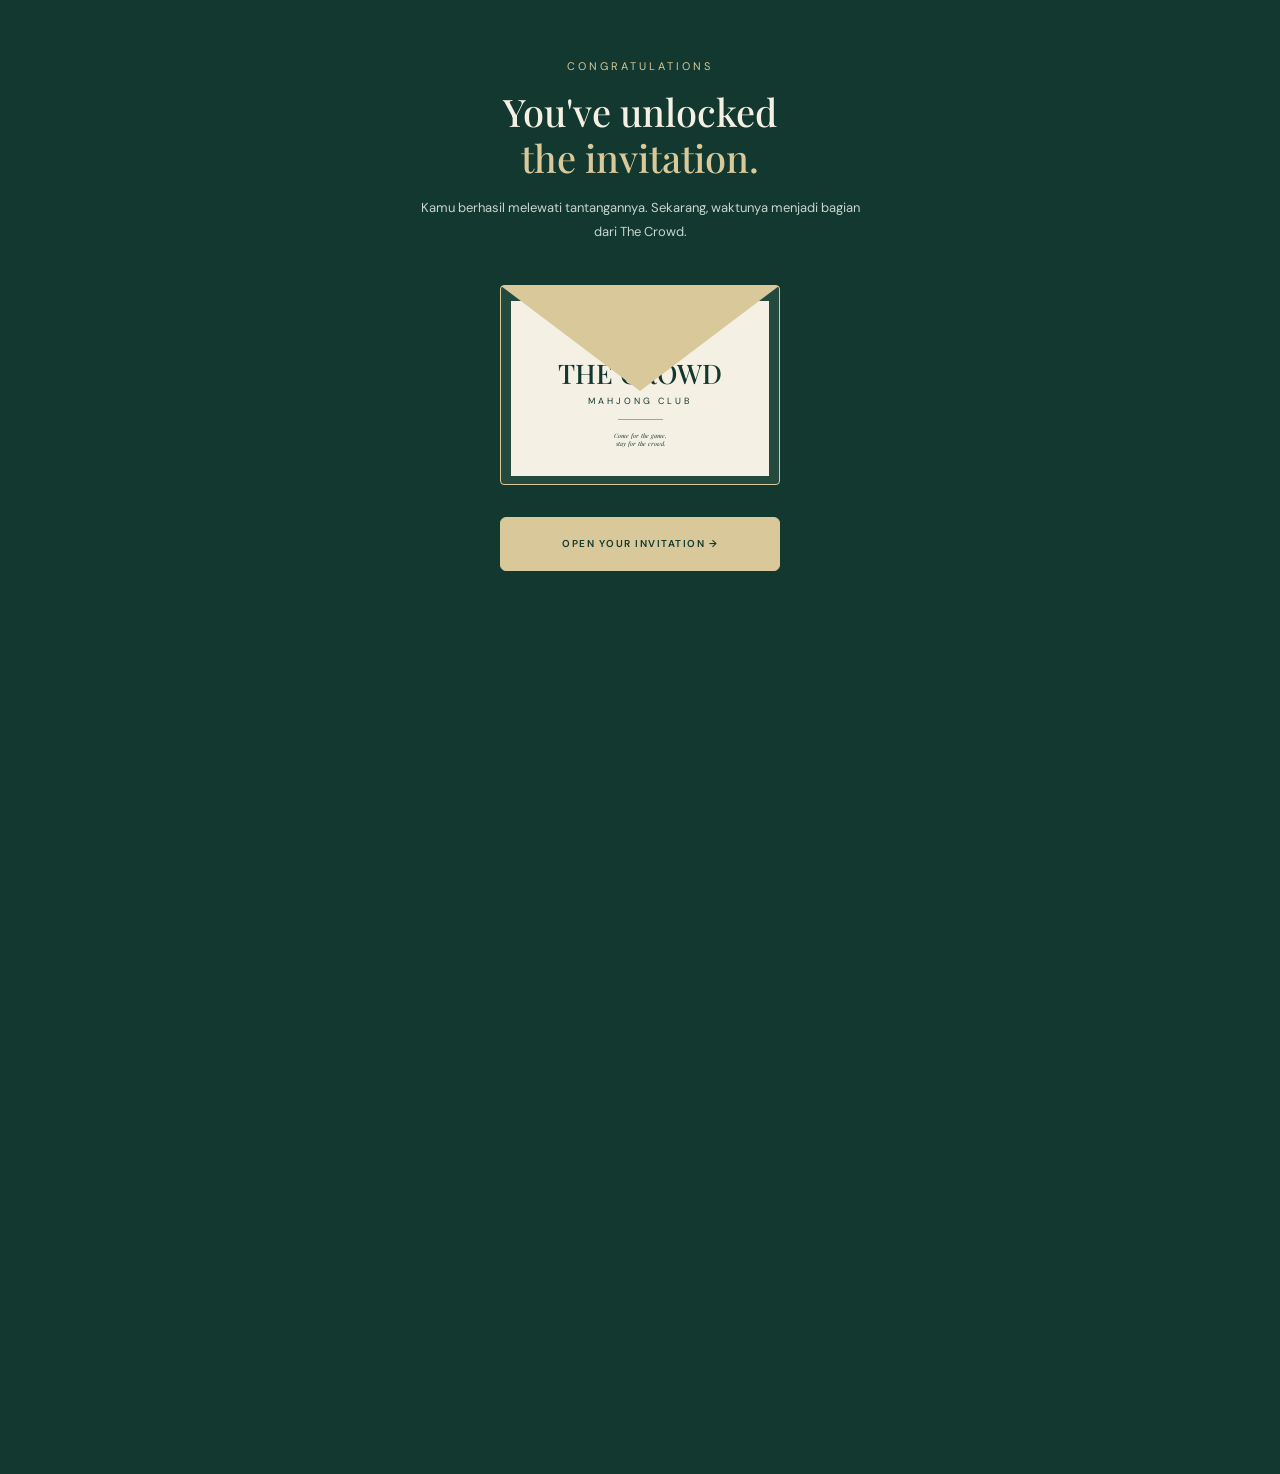
==== invitation.html @ 142d1e51 "Initial commit - The Crowd invitation website" ====
<!doctype html>
<html lang="id">
  <head>
    <meta charset="UTF-8" />
    <meta name="viewport" content="width=device-width, initial-scale=1.0" />
    <title>Your Invitation — The Crowd</title>
    <link rel="stylesheet" href="style.css" />
  </head>
  <body>
    <main class="invitation-page">
      <section class="invitation-content">
        <p class="eyebrow">CONGRATULATIONS</p>

        <h1>
          You've unlocked<br />
          <span>the invitation.</span>
        </h1>

        <p class="invitation-description">
          Kamu berhasil melewati tantangannya. Sekarang, waktunya menjadi bagian
          dari The Crowd.
        </p>

        <div class="envelope-wrapper" id="envelope">
          <div class="envelope">
            <div class="envelope-flap"></div>

            <div class="invitation-paper">
              <p class="paper-small">YOU ARE INVITED TO</p>
              <h2>THE CROWD</h2>
              <p class="paper-subtitle">MAHJONG CLUB</p>
              <div class="paper-divider"></div>
              <p class="paper-tagline">
                Come for the game,<br />
                stay for the crowd.
              </p>
            </div>
          </div>
        </div>

        <button type="button" id="open-invitation">
          OPEN YOUR INVITATION <span>→</span>
        </button>

        <section class="event-details" id="event-details">
          <p class="eyebrow">SAVE THE DATE</p>
          <h2>Grand Opening</h2>
          <p class="event-name">THE CROWD MAHJONG CLUB</p>

          <div class="event-divider"></div>

          <div class="event-info">
            <div>
              <span>DATE</span>
              <p>Saturday, 21 November 2026</p>
            </div>

            <div>
              <span>TIME</span>
              <p>16:00 – 01:00 WIB</p>
            </div>

            <div>
              <span>LOCATION</span>
              <p>The Crowd Mahjong Club<br />Jakarta, Indonesia</p>
            </div>
          </div>

          <div class="event-promo">
            <p class="promo-heading">GRAND OPENING SPECIAL</p>
            <div class="promo-price">
              <p>WEEKDAYS <strong>Rp35.000</strong><span>/hour/table</span></p>
              <p>WEEKENDS <strong>Rp55.000</strong><span>/hour/table</span></p>
            </div>
          </div>

          <p class="event-note">4 PLAYERS PER TABLE · ALL LEVELS WELCOME</p>

          <p class="invitation-footer">A NEW GAME. A NEW CROWD.</p>
        </section>
      </section>
    </main>

    <script src="invitation.js"></script>
  </body>
</html>
---- style.css ----
@import url('https://fonts.googleapis.com/css2?family=DM+Sans:wght@400;500;600&family=Playfair+Display:wght@500;600;700&display=swap');

:root {
    --green: #12382F;
    --green-light: #244A3E;
    --cream: #F5F0E4;
    --gold: #D8C89A;
    --muted: #C8D6CE;
}

* {
    box-sizing: border-box;
}

body {
    margin: 0;
    min-height: 100vh;
    background: var(--green);
    color: var(--cream);
    font-family: 'DM Sans', sans-serif;
}

.visitor-page {
    min-height: 100vh;
    display: flex;
    flex-direction: column;
    padding: 12px 7% 28px;
}

.top-bar, 
.bottom-bar {
    display: flex;
    justify-content: space-between;
    align-items: center;
    gap: 16px;
    color: var(--gold);
    font-size: 11px;
    letter-spacing: 2px;
}

.top-bar p,
.bottom-bar {
    margin: 0;
}

.visitor-content {
    width: 100%;
    max-width: 460px;
    margin: 0 auto;
    padding: 0;
    position: relative;
    top: 0px;
}

.eyebrow {
    color: var(--gold);
    font-size: 11px;
    letter-spacing: 3px;
    text-align: center;
}

h1 {
    margin: 20px 0 12px;
    font-family: 'Playfair Display', serif;
    font-size: clamp(36px, 7vw, 52px);
    font-weight: 500;
    text-align: center;
}

h1 span {
    color: var(--gold);
}

.description {
    margin-bottom: 40px;
    color: var(--muted);
    text-align: center;
}

.form-group {
    display: flex;
    flex-direction: column;
    gap: 10px;
    margin-bottom: 24px;
}

label {
    font-size: 13px;
    font-weight: 500;
}

input, 
select {
    width: 100%;
    min-height: 52px;
    padding: 14px;
    border: 1px solid #557064;
    border-radius: 6px;
    background: var(--cream);
    color: #263c33;
    font: inherit;
    font-size: 14px;
}

input:focus,
select:focus {
    outline: 2px solid var(--gold);
    outline-offset: 3px;   
}

button {
    width: 100%;
    min-height: 54px;
    display: flex;
    align-items: center;
    justify-content: center;
    gap: 12px;
    margin-top: 12px;
    padding: 16px;
    border: none;
    border-radius: 6px;
    background: var(--gold);
    color: var(--green);
    font: inherit;
    font-size: 12px;
    font-weight: 600;
    letter-spacing: 1.5px;
    cursor: pointer;
}

button:hover {
    background: var(--cream);
}

.privacy-note {
    margin-top: 22px;
    color: var(--muted);
    font-size: 11px;
    line-height: 1.7;
    text-align: center;
    font-style: italic;
}

.bottom-bar {
    justify-content: center;
    text-align: center;
    font-size: 9px;
}

.brand-logo {
    display: flex;
    justify-content: center;
    align-items: center;
    margin-top: 20px;
    margin-bottom: 20px;
}

.brand-logo img {
    display: block;
    width: 200px;
    max-width: 70%;
    height: auto;
    object-fit: contain;
}

@media (max-width: 480px) {
    .visitor-page{
        min-height: 100vh;
        padding: 12px 24px 22px;
        display: flex;
        flex-direction: column;
        justify-content: flex-start;
    }
    .visitor-content {
        width: 100%;
        max-width: 460px;
        margin: 0 auto;
        padding: 0;
        position: static;
    }
    .brand-logo {
        display: flex;
        justify-content: center;
        align-items: center;
        margin-top: 0;
        margin-bottom: 16px;
    }
    .brand-logo img {
        display: block;
        width: 145px;
        max-width: 70%;
        height: auto;
    }
    h1 {
        font-size: 36px;
        margin: 16px 0 12px;
    }
    .description {
        margin-bottom: 32px;
    }
    
    input, 
    select {
        width: 100%;
        min-height: 50px;
    }
    
    button {
        width: 100%;
        min-height: 52px;
    }

    .bottom-bar {
        margin-top: 40px;
        font-size: 9px;
    }
}


/* Welcome page */
.welcome-page {
    min-height: 100vh;
    display: flex;
    justify-content: center;
    align-items: center;
    padding: 32px 24px;
    background: var(--green);
}

.welcome-content {
    width: 100%;
    max-width: 460px;
    text-align: center;
}

.welcome-content .brand-logo {
    margin: 0 auto 24px;
}

.welcome-content .brand-logo img {
    width: 160px;
    max-width: 65%;
}

.welcome-content .eyebrow {
    margin-bottom: 20px;
}

.welcome-content h1 {
    font-family: 'Playfair Display', serif;
    font-size: clamp(32px, 9vw, 46px);
    font-weight: 500;
    line-height: 1.15;
    margin: 0 0 18px;
}

.welcome-content h1 span {
    color: var(--gold);
}

.tagline {
    color: var(--muted);
    font-size: 14px;
}

.divider {
    width: 55px;
    height: 1px;
    margin: 28px auto;
    background: var(--gold);
}

.welcome-description {
    font-size: 14px;
    line-height: 1.8;
    margin-bottom: 32px;
}

.bottom-note {
    margin-top: 18px;
    color: var(--gold);
    font-size: 9px;
    letter-spacing: 2px;
}

@media (max-width: 480px) {
    .welcome-page {
        min-height: 100vh;
        padding: 12px 24px 22px;
        display: flex;
        flex-direction: column;
        justify-content: flex-start;
    }

    .welcome-content {
        width: 100%;
        max-width: 460px;
        margin: 0 auto;
        padding: 0;
        position: static;
    }

    .welcome-content .brand-logo {
        display: flex;
        justify-content: center;
        align-items: center;
        margin-top: 0;
        margin-bottom: 16px;
    }

    .welcome-content .brand-logo img {
        display: block;
        width: 145px;
        max-width: 70%;
        height: auto;
    }
}


/* Mahjong Challenge */
.quiz-page {
    min-height: 100vh;
    background: var(--green);
    padding: 20px 24px 32px;
}

.quiz-header {
    display: flex;
    justify-content: space-between;
    gap: 12px;
    color: var(--gold);
    font-size: 9px;
    letter-spacing: 1.5px;
}

.quiz-header p {
    margin: 0;
}

.quiz-content {
    width: 100%;
    max-width: 460px;
    margin: 45px auto 0;
}

.quiz-content .eyebrow {
    margin-bottom: 16px;
}

.quiz-content h1 {
    font-family: 'Playfair Display', serif;
    font-size: 42px;
    line-height: 1.1;
    font-weight: 500;
    text-align: left;
    margin: 0 0 16px;
}

.quiz-content h1 span {
    color: var(--gold);
}

.quiz-description {
    color: var(--muted);
    font-size: 13px;
    line-height: 1.7;
    margin-bottom: 32px;
}

.quiz-progress {
    display: flex;
    justify-content: space-between;
    color: var(--gold);
    font-size: 10px;
    letter-spacing: 1.5px;
    margin-bottom: 10px;
}

.progress-track {
    height: 3px;
    background: var(--green-light);
    margin-bottom: 28px;
}

.progress-fill {
    width: 33.333%;
    height: 100%;
    background: var(--gold);
    transition: width 0.3s ease;
}

.question-card {
    padding: 24px 18px;
    border: 1px solid #557064;
    border-radius: 8px;
}

.question-category {
    color: var(--gold);
    font-size: 10px;
    letter-spacing: 2px;
    margin: 0 0 18px;
}

.question-card h2 {
    font-family: 'Playfair Display', serif;
    font-size: 23px;
    font-weight: 500;
    line-height: 1.4;
    margin: 0 0 24px;
}

.answer-options {
    display: flex;
    flex-direction: column;
    gap: 12px;
}

.answer-option {
    width: 100%;
    min-height: 52px;
    padding: 14px;
    border: 1px solid #557064;
    border-radius: 6px;
    background: transparent;
    color: var(--cream);
    text-align: left;
    font-size: 13px;
    letter-spacing: 0;
}

.answer-option.selected {
    border-color: var(--gold);
    background: var(--green-light);
}

.quiz-feedback {
    min-height: 24px;
    color: var(--gold);
    font-size: 12px;
    line-height: 1.6;
    text-align: center;
    margin: 18px 0 8px;
}

#check-answer-button:disabled {
    opacity: 0.45;
    cursor: not-allowed;
}

.quiz-footer {
    margin-top: 28px;
    color: var(--gold);
    font-size: 9px;
    letter-spacing: 1.3px;
    line-height: 1.7;
    text-align: center;
}

@media (max-width: 480px) {
    .quiz-content {
        margin-top: 32px;
    }

    .quiz-content h1 {
        font-size: 38px;
    }

    .question-card {
        padding: 22px 16px;
    }
}

.answer-option {
    min-height: 120px;
    padding: 16px;
}

.answer-label {
    flex-shrink: 0;
    color: var(--gold);
    font-size: 12px;
    font-weight: 600;
}

.answer-tiles {
    display: flex;
    align-items: center;
    justify-content: center;
    flex-wrap: wrap;
    gap: 6px;
}

.mahjong-tile {
    width: 100px;
    height: 85px;
    object-fit: contain;
}

.tile-missing {
    width: 100px;
    height: 85px;
    font-size: 9px;
    overflow-wrap: anywhere;
}

.quiz-feedback.correct {
    color: #8FD3A8;
}

.quiz-feedback.incorrect {
    color: #E99A91;
}


@media (max-width: 480px) {
    .mahjong-tile {
        width: 58px;
        height: 80px;
    }

    .answer-option {
        min-height: 120px;
        padding: 16px 12px;
        gap: 12px;
    }

    .answer-tiles {
        gap: 5px;
    }
}


/* Invitation Page */

.invitation-page {
    min-height: 100vh;
    background: var(--green);
    color: var(--cream);
    padding: 48px 24px;
    display: flex;
    justify-content: center;
    align-items: center;
}

.invitation-content {
    width: 100%;
    max-width: 460px;
    text-align: center;
}

.invitation-content h1 {
    font-family: 'Playfair Display', serif;
    font-size: 38px;
    line-height: 1.2;
    font-weight: 500;
    margin: 16px 0;
}

.invitation-content h1 span {
    color: var(--gold);
}

.invitation-description {
    color: var(--muted);
    font-size: 13px;
    line-height: 1.8;
    margin-bottom: 42px;
}

.envelope-wrapper {
    width: 280px;
    height: 200px;
    margin: 0 auto 32px;
    perspective: 1000px;
}

.envelope {
    position: relative;
    width: 100%;
    height: 100%;
    background: #244A3E;
    border: 1px solid var(--gold);
    border-radius: 4px;
}

.envelope-flap {
    position: absolute;
    z-index: 3;
    top: 0;
    left: 0;
    width: 0;
    height: 0;
    border-left: 139px solid transparent;
    border-right: 139px solid transparent;
    border-top: 105px solid var(--gold);
    transform-origin: top;
    transition: transform 0.7s ease;
}

.invitation-paper {
    position: absolute;
    z-index: 2;
    left: 10px;
    right: 10px;
    bottom: 8px;
    height: 175px;
    background: var(--cream);
    color: var(--green);
    padding: 24px 12px;
    box-sizing: border-box;
    transition: transform 0.9s ease 0.3s;
}

.paper-small {
    font-size: 8px;
    letter-spacing: 2px;
}

.invitation-paper h2 {
    font-family: 'Playfair Display', serif;
    font-size: 27px;
    font-weight: 500;
    margin: 12px 0 0;
}

.paper-subtitle {
    font-size: 9px;
    letter-spacing: 3px;
    margin-top: 4px;
}

.paper-divider {
    width: 45px;
    height: 1px;
    background: #B7A36F;
    margin: 12px auto;
}

.paper-tagline {
    font-family: 'Playfair Display', serif;
    font-size: 6px;
    font-style: italic;
}

.envelope.opened .envelope-flap {
    transform: rotateX(180deg);
    z-index: 1;
}

.envelope.opened .invitation-paper {
    transform: translateY(-115px);
}

#open-invitation {
    display: block;
    width: 100%;
    max-width: 280px;
    margin: 0 auto;
    padding: 16px;
    border: 1px solid var(--gold);
    background: var(--gold);
    color: var(--green);
    font-size: 10px;
    font-weight: 600;
    letter-spacing: 1.5px;
    cursor: pointer;
}


#open-invitation:disabled {
    opacity: 0.7;
    cursor: default;
}

.invitation-footer {
    margin-top: 30px;
    color: var(--gold);
    font-size: 9px;
    letter-spacing: 2px;
}

@media (max-width: 480px) {
    .invitation-content h1 {
        font-size: 34px;
    }

    .envelope-wrapper {
        width: 260px;
        height: 185px;
    }

    .envelope-flap {
        border-left-width: 129px;
        border-right-width: 129px;
        border-top-width: 95px;
    }

    .invitation-paper {
        height: 165px;
    }
}


/* Event Details */

.event-details {
    width: 100%;
    max-width: 360px;
    margin: 70px auto 0;
    padding: 32px 24px;
    border: 1px solid #557064;
    border-radius: 6px;
    text-align: center;
    opacity: 0;
    transform: translateY(20px);
    transition: opacity 0.8s ease, transform 0.8s ease;
    box-sizing: border-box;
}

.event-details.visible {
    opacity: 1;
    transform: translateY(0);
}

.event-details h2 {
    font-family: 'Playfair Display', serif;
    font-size: 32px;
    font-weight: 500;
    margin: 12px 0 8px;
}

.event-name {
    color: var(--gold);
    font-size: 10px;
    letter-spacing: 2px;
}

.event-divider {
    width: 48px;
    height: 1px;
    background: var(--gold);
    margin: 24px auto;
}

.event-info {
    display: flex;
    flex-direction: column;
    gap: 22px;
}

.event-info span {
    color: var(--gold);
    font-size: 9px;
    letter-spacing: 2px;
}

.event-info p {
    color: var(--cream);
    font-size: 13px;
    line-height: 1.7;
    margin: 8px 0 0;
}

.event-promo {
    margin-top: 32px;
    padding: 20px 12px;
    background: var(--green-light);
    border: 1px solid #557064;
}

.promo-heading {
    color: var(--gold);
    font-size: 9px;
    letter-spacing: 1.5px;
    margin: 0 0 18px;
}

.promo-price {
    display: flex;
    flex-direction: column;
    gap: 16px;
}

.promo-price p {
    margin: 0;
    color: var(--muted);
    font-size: 10px;
    letter-spacing: 1px;
}

.promo-price strong {
    display: block;
    color: var(--cream);
    font-family: 'Playfair Display', serif;
    font-size: 23px;
    font-weight: 500;
    margin-top: 6px;
}

.promo-price span {
    display: block;
    margin-top: 4px;
    font-size: 10px;
}

.event-note {
    margin-top: 24px;
    color: var(--gold);
    font-size: 9px;
    letter-spacing: 1px;
    line-height: 1.8;
}

.event-details .invitation-footer {
    margin-top: 32px;
}

@media (max-width: 480px) {
    .event-details {
        padding: 28px 18px;
    }

    .event-details h2 {
        font-size: 29px;
    }
}
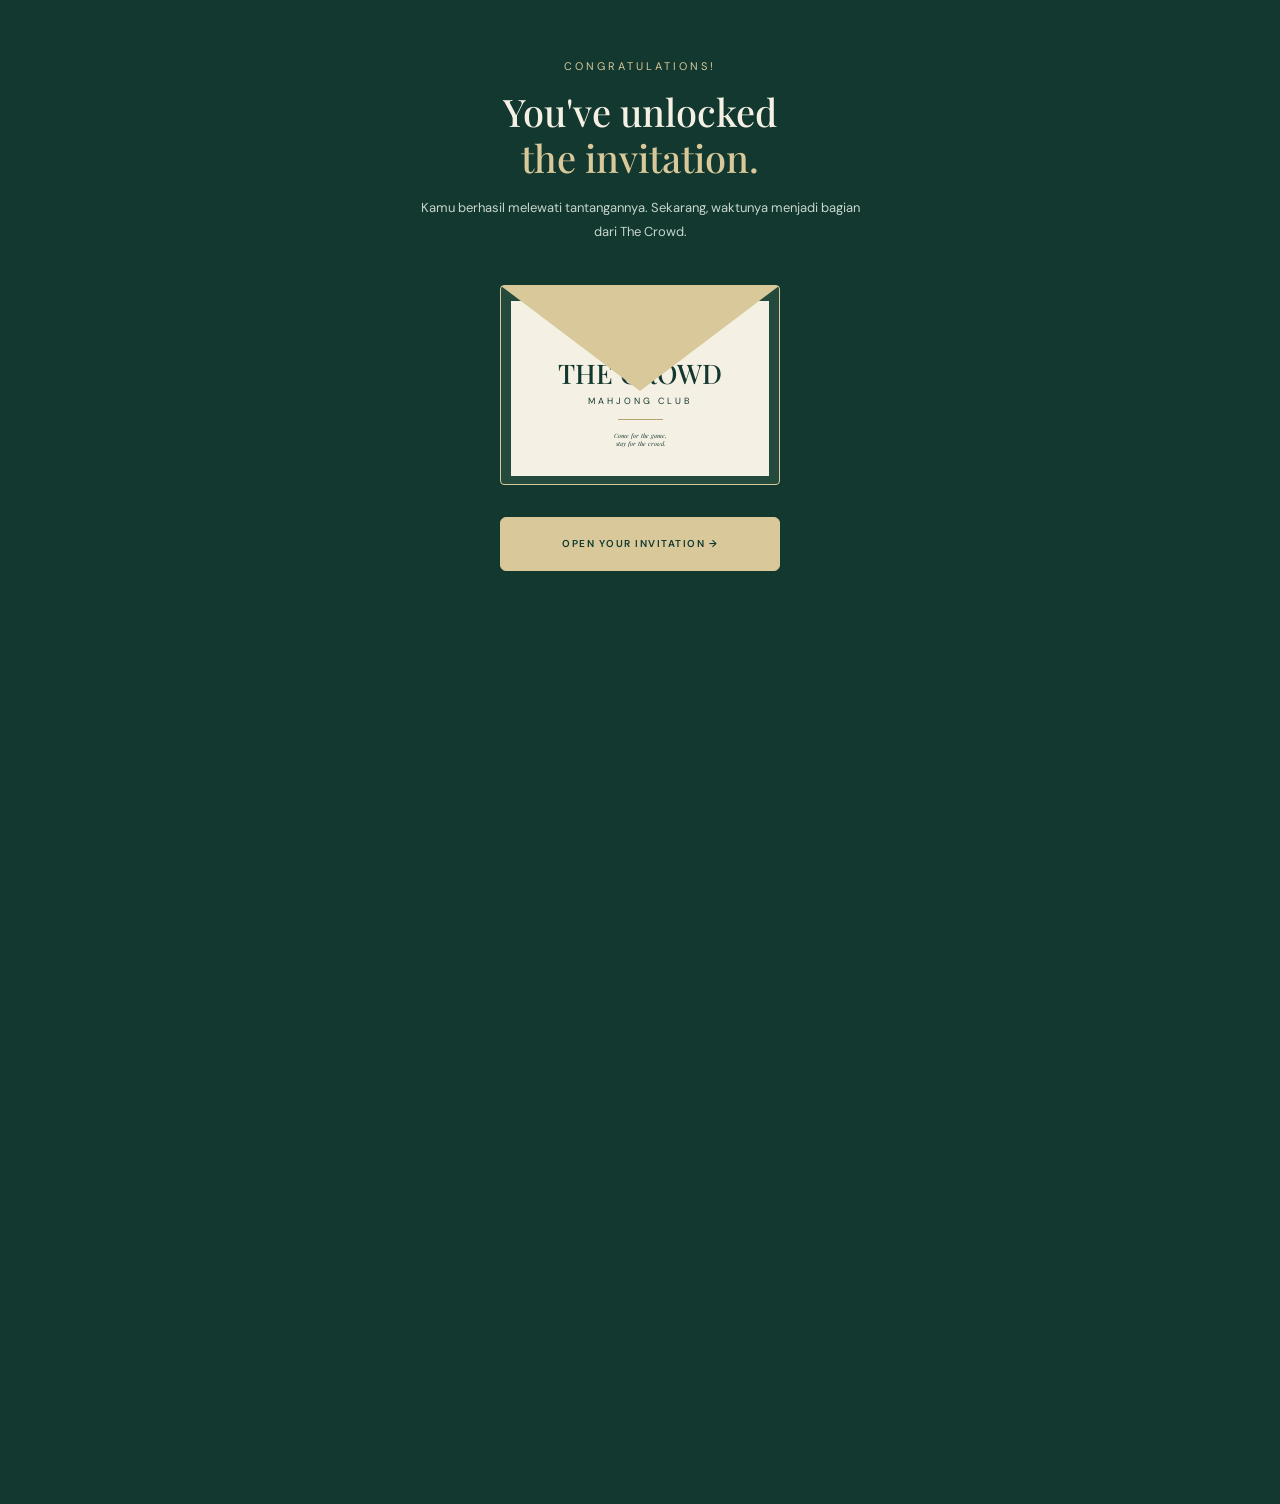
==== commit 1789cbc5: "Change invitation information" ====
--- a/invitation.html
+++ b/invitation.html
@@ -3,13 +3,16 @@
   <head>
     <meta charset="UTF-8" />
     <meta name="viewport" content="width=device-width, initial-scale=1.0" />
+
     <title>Your Invitation — The Crowd</title>
+
+    <link rel="icon" type="image/png" href="assets/favicon.png" />
     <link rel="stylesheet" href="style.css" />
   </head>
   <body>
     <main class="invitation-page">
       <section class="invitation-content">
-        <p class="eyebrow">CONGRATULATIONS</p>
+        <p class="eyebrow">CONGRATULATIONS!</p>
 
         <h1>
           You've unlocked<br />
@@ -51,32 +54,33 @@
 
           <div class="event-info">
             <div>
-              <span>DATE</span>
-              <p>Saturday, 21 November 2026</p>
+              <span>TANGGAL</span>
+              <p>Kamis - Rabu</p>
+              <p>12 - 18 November 2026</p>
             </div>
 
             <div>
-              <span>TIME</span>
-              <p>16:00 – 01:00 WIB</p>
+              <span>WAKTU</span>
+              <p>14:00 – 02:00 WIB</p>
             </div>
 
             <div>
-              <span>LOCATION</span>
-              <p>The Crowd Mahjong Club<br />Jakarta, Indonesia</p>
+              <span>LOKASI</span>
+              <p>Remaja PIK,<br />Jakarta Utara</p>
             </div>
           </div>
 
           <div class="event-promo">
             <p class="promo-heading">GRAND OPENING SPECIAL</p>
             <div class="promo-price">
-              <p>WEEKDAYS <strong>Rp35.000</strong><span>/hour/table</span></p>
-              <p>WEEKENDS <strong>Rp55.000</strong><span>/hour/table</span></p>
+              <p>WEEKDAYS <strong>Rp35.000</strong><span>/jam/meja</span></p>
+              <p>WEEKENDS <strong>Rp55.000</strong><span>/jam/meja</span></p>
             </div>
           </div>
 
-          <p class="event-note">4 PLAYERS PER TABLE · ALL LEVELS WELCOME</p>
+          <p class="event-note">ALL LEVELS WELCOME</p>
 
-          <p class="invitation-footer">A NEW GAME. A NEW CROWD.</p>
+          <p class="invitation-footer">GOOD TILES. BETTER COMPANY.</p>
         </section>
       </section>
     </main>
--- a/style.css
+++ b/style.css
@@ -427,11 +427,40 @@
     text-align: left;
     font-size: 13px;
     letter-spacing: 0;
+    outline: none;
+    -webkit-tap-highlight-color: transparent;
+    -webkit-appearance: none;
+    appearance: none;
+}
+
+@media (hover: hover) and (pointer: fine) { 
+    .answer-option:hover {
+        background-color: #FFFFFF;
+        color: #12382f;
+        border-color: #FFFFFF;
+    }
+}
+
+@media (hover: none) and (pointer: coarse) {
+    .answer-option:hover {
+        background-color: transparent;
+        color: var(--cream);
+    }
+}
+
+.answer-option:focus,
+.answer-option:focus-visible,
+.answer-option:active {
+    background-color: transparent;
+    color: var(--cream);
+    outline: none;
+    box-shadow: none;
 }
 
 .answer-option.selected {
     border-color: var(--gold);
     background: var(--green-light);
+    color: var(--cream);
 }
 
 .quiz-feedback {
